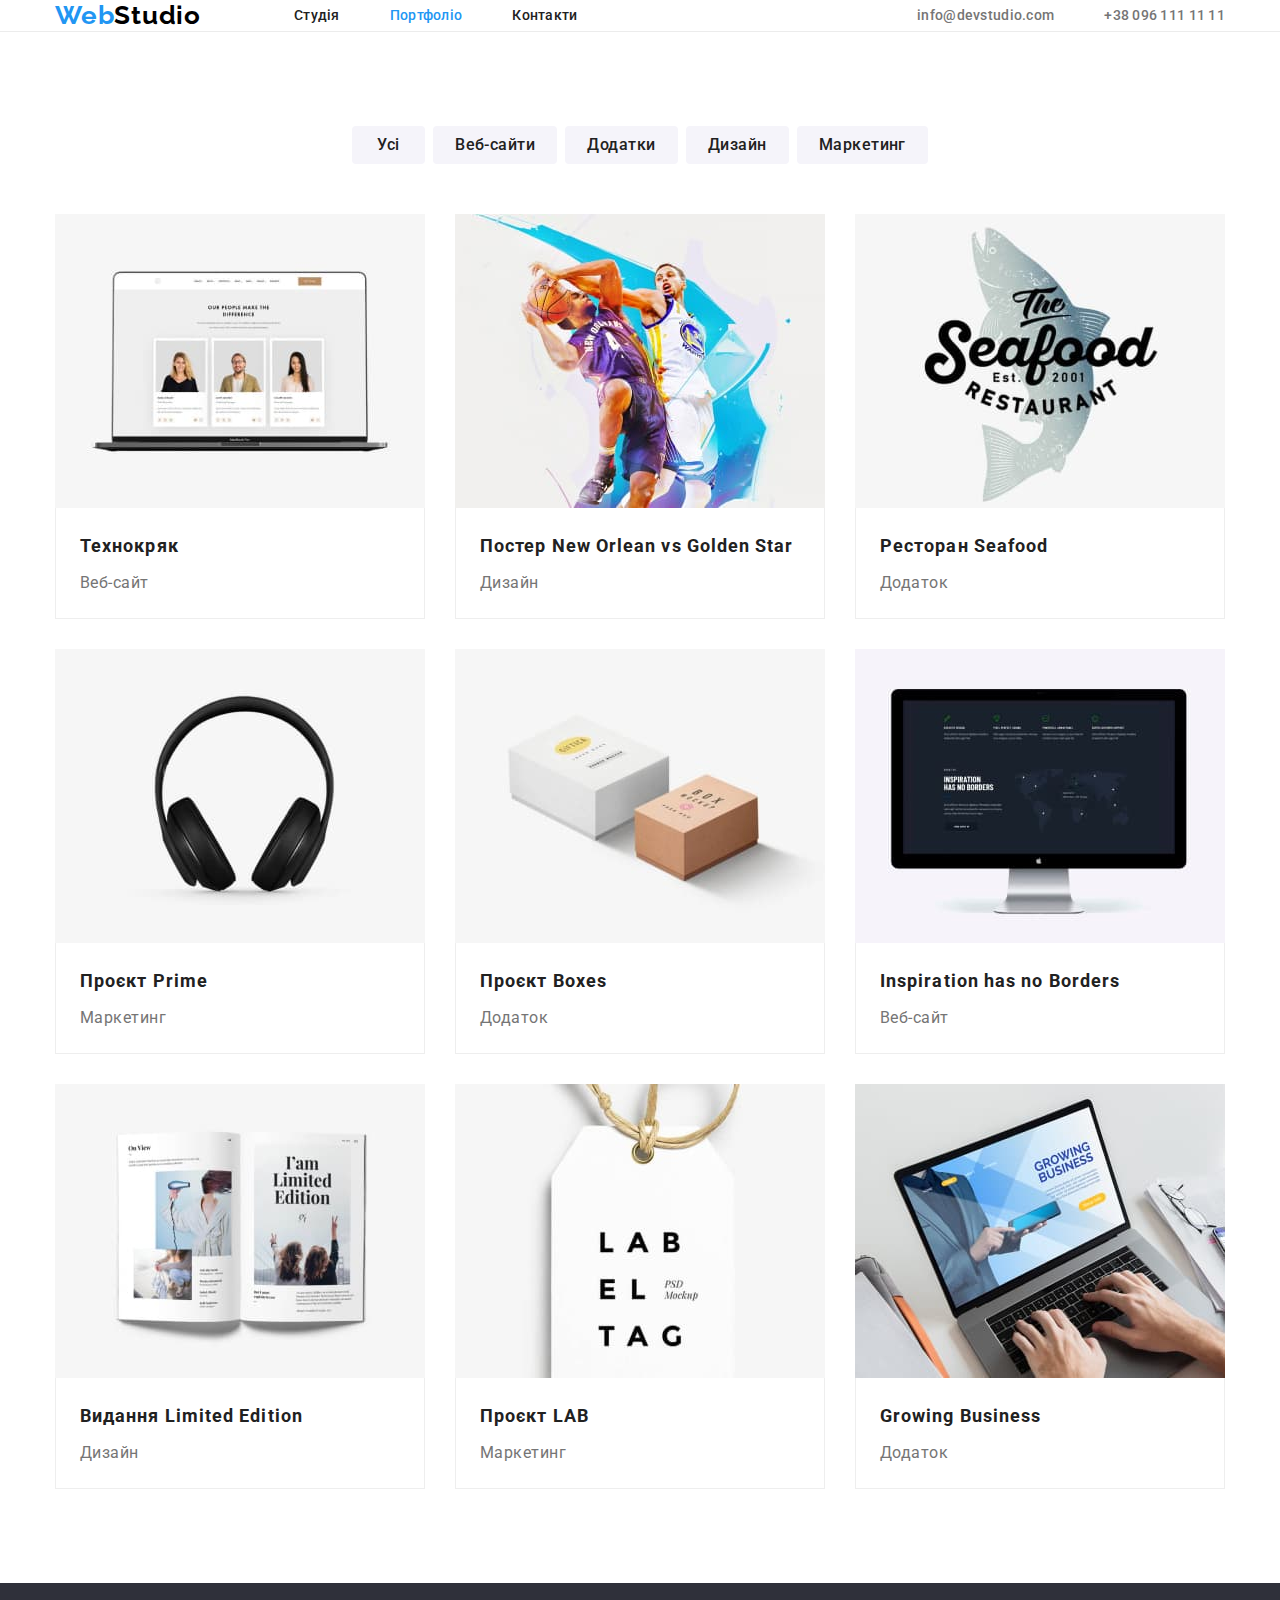
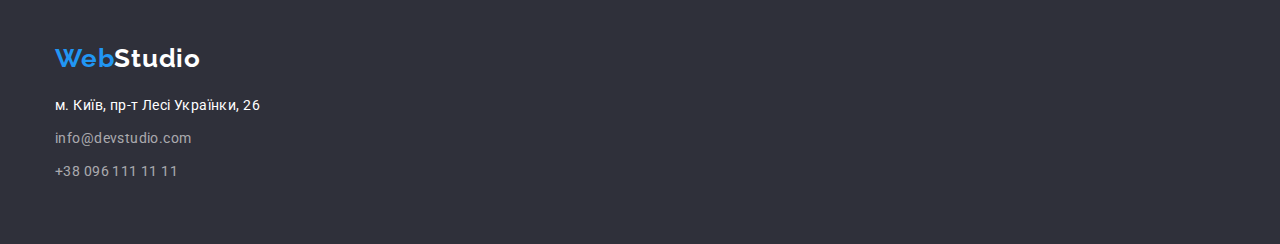
==== portfolio.html @ 8414ceb7 "ДЗ№3 перша редакція" ====
<!DOCTYPE html>
<html lang="uk">

<head>
    <meta charset="UTF-8">
    <meta http-equiv="X-UA-Compatible" content="IE=edge">
    <meta name="viewport" content="width=device-width, initial-scale=1.0">
    <title>WebStudio</title>
    <link rel="preconnect" href="https://fonts.googleapis.com">
    <link rel="preconnect" href="https://fonts.gstatic.com" crossorigin>
    <link href="https://fonts.googleapis.com/css2?family=Raleway:wght@700&family=Roboto:wght@400;500;700;900&display=swap"
        rel="stylesheet">
    <link rel="stylesheet" href="https://cdnjs.cloudflare.com/ajax/libs/modern-normalize/1.1.0/modern-normalize.min.css">
    <link rel="stylesheet" href="./css/styles.css">
</head>

<body>
    <header class="cap">
        <div class="container">
            <a href="./index.html" class="logo link">Web<span class="logo-black">Studio</span></a>
        
            <nav class="nav">
                <ul class="list nav-list">
                    <li class="nav-item">
                        <a href="./index.html" class="nav-link link">Студія</a>
                    </li>
                    <li class="nav-item">
                        <a href="./portfolio.html" class="nav-link link current">Портфоліо</a>
                    </li>
                    <li class="nav-item">
                        <a href="#" class="nav-link link">Контакти</a>
                    </li>
                </ul>
            </nav>
        
        
            <ul class="contact-list list">
                <li class="contact-item">
                    <a href="mailto:info@devstudio.com" class="contact-link link">info@devstudio.com</a>
                </li>
                <li class="contact-item">
                    <a href="tel:+380961111111" class="contact-link link">+38 096 111 11 11</a>
                </li>
            </ul>
        </div>
    </header>

    <main>
        <section class="portfolio section">
            <div class="container">
                <h1 class="hidden">Портфоліо</h1>

                <ul class="filter-list list">
                    <li class="filter-item"><button type="button" class="filter-btn">Усі</button></li>
                    <li class="filter-item"><button type="button" class="filter-btn">Веб-сайти</button></li>
                    <li class="filter-item"><button type="button" class="filter-btn">Додатки</button></li>
                    <li class="filter-item"><button type="button" class="filter-btn">Дизайн</button></li>
                    <li class="filter-item"><button type="button" class="filter-btn">Маркетинг</button></li>
                </ul>

                <ul class="portfolio-list list">
                    <li class="portfolio-item">
                        <a href="" class="link">
                            <img src="./images/portfolio/portfolio-img-1.jpg" alt="веб-сайт відкритий на наутбуці" width="370" class="portfolio-img">
                            <div class="border">
                                <h2 class="portfolio-subtitle">Технокряк</h2>
                                <p class="portfolio-text">Веб-сайт</p>
                            </div>
                        </a>
                    </li>
                    <li class="portfolio-item">
                        <a href="" class="link">
                            <img src="./images/portfolio/portfolio-img-2.jpg" alt="два бескетболісти" width="370" class="portfolio-img">
                            <div class="border">
                            <h2 class="portfolio-subtitle">Постер New Orlean vs Golden Star</h2>
                            <p class="portfolio-text">Дизайн</p>
                            </div>
                        </a>
                    </li>
                    <li class="portfolio-item">
                        <a href="" class="link">
                            <img src="./images/portfolio/portfolio-img-3.jpg" alt="логотип ресторану" width="370" class="portfolio-img">
                            <div class="border">
                            <h2 class="portfolio-subtitle">Ресторан Seafood</h2>
                            <p class="portfolio-text">Додаток</p>
                            </div>
                        </a>
                    </li>
                    <li class="portfolio-item">
                        <a href="" class="link">
                            <img src="./images/portfolio/portfolio-img-4.jpg" alt="повнорозмірні навушники" width="370" class="portfolio-img">
                            <div class="border">
                            <h2 class="portfolio-subtitle">Проєкт Prime</h2>
                            <p class="portfolio-text">Маркетинг</p>
                            </div>
                        </a>
                    </li>
                    <li class="portfolio-item">
                        <a href="" class="link">
                            <img src="./images/portfolio/portfolio-img-5.jpg" alt="коробки" width="370" class="portfolio-img">
                            <div class="border">
                            <h2 class="portfolio-subtitle">Проєкт Boxes</h2>
                            <p class="portfolio-text">Додаток</p>
                            </div>
                        </a>
                    </li>
                    <li class="portfolio-item">
                        <a href="" class="link">
                            <img src="./images/portfolio/portfolio-img-6.jpg" alt="монітор до компютера" width="370" class="portfolio-img">
                            <div class="border">
                            <h2 class="portfolio-subtitle">Inspiration has no Borders</h2>
                            <p class="portfolio-text">Веб-сайт</p>
                            </div>
                        </a>
                    </li>
                    <li class="portfolio-item">
                        <a href="" class="link">
                            <img src="./images/portfolio/portfolio-img-7.jpg" alt="журнал" width="370" class="portfolio-img">
                            <div class="border">
                            <h2 class="portfolio-subtitle">Видання Limited Edition</h2>
                            <p class="portfolio-text">Дизайн</p>
                            </div>
                        </a>
                    </li>
                    <li class="portfolio-item">
                        <a href="" class="link">
                            <img src="./images/portfolio/portfolio-img-8.jpg" alt="лейба" width="370" class="portfolio-img">
                            <div class="border">
                            <h2 class="portfolio-subtitle">Проєкт LAB</h2>
                            <p class="portfolio-text">Маркетинг</p>
                            </div>
                        </a>
                    </li>
                    <li class="portfolio-item">
                        <a href="" class="link">
                            <img src="./images/portfolio/portfolio-img-9.jpg" alt="ноутбук" width="370" class="portfolio-img">
                            <div class="border">
                            <h2 class="portfolio-subtitle">Growing Business</h2>
                            <p class="portfolio-text">Додаток</p>
                            </div>
                        </a>
                    </li>
                </ul>
            </div>

        </section>
    </main>

        <footer class="bottom">
            <div class="container">
                <a href="./index.html" class="logo link logo-footer">Web<span class="logo-white">Studio</span></a>
            
                <address>
                    <ul class="bottom-list list">
                        <li class="bottom-item">
                            <a href="https://goo.gl/maps/BznYW2Jswf74HDrK8" target="_blank" rel="noreferrer noopener"
                                class="bottom-contact link">м. Київ, пр-т Лесі Українки, 26</a>
                        </li>
                        <li class="bottom-item">
                            <a href="mailto:info@devstudio.com" class="bottom-contact bottom-link link">info@devstudio.com</a>
                        </li>
                        <li class="bottom-item">
                            <a href="tel:+380961111111" class="bottom-contact bottom-link link">+38 096 111 11 11</a>
                        </li>
                    </ul>
                </address>
            </div>
        </footer>
</body>
</html>
---- css/styles.css ----
.link {
    text-decoration: none;
    display: inline-block;
    margin-top: 0;
}

.list {
    list-style: none;
}


:root{
    --color-text-main: #757575;
    --color-text-titel:#212121;
    --color-text-white:#FFFFFF;
    --color-text-black:#000000;
    --color-text-logo: #2196F3;
    --color-text-foter: rgba(255, 255, 255, 0.6);
    --background-color-hero: #2F303A;
    --background-color-section:#F5F4FA;
    --background-color-card: #FFFFFF;
    --hover-main:#2196F3;
    --hover-secondary:#188CE8;
}

body{
    font-family: 'Roboto', sans-serif;
    color: var(--color-text-main);
}

button{
    cursor: pointer;
}

h1,h2,h3,h4,p,ul{
    margin-top: 0;
    margin-bottom: 0;
}

ul{
    padding-left: 0;
}

.section{
    padding-top: 94px;
    padding-bottom: 94px;
}

/* Шапка */
.cap{
    border-bottom: 1px solid #ECECEC;
}

.container{
    width: 1200px;
    padding-left: 15px;
    padding-right: 15px;
    margin: 0 auto;
}

.cap .container{
    display: flex;
    align-items: center;

}

.logo{
    font-family: 'Raleway', sans-serif;
    font-weight: 700;
    font-size: 26px;
    line-height: 1.19;
    letter-spacing: 0.03em;
    color: var(--color-text-logo);
}

.logo-black{
    color: var(--color-text-black);
}
.nav{
    margin-left: 93px;
}

.nav-list{
    display: flex;
}

.nav-item +.nav-item{
    margin-left:  50px;
}

.nav-link{
    font-weight: 500;
    font-size: 14px;
    line-height: 1.14;
    letter-spacing: 0.02em;
    color:var(--color-text-titel);
}


.current{
    color: var(--color-text-logo);
}

.contact-list{
    display: flex;
    margin-left: auto;
}

.contact-item+.contact-item{
    margin-left: 50px;
}


.contact-link{
    font-weight: 500;
    font-size: 14px;
    line-height: 1.14;
    letter-spacing: 0.02em;
    color: var(--color-text-main);
}

.nav-link:hover,
.nav-link:focus,
.contact-link:hover,
.contact-link:focus{
    color: var(--hover-main);
}

/* Секція герой */
.hero{
    text-align: center;

    background-color: var(--background-color-hero);
    }

.hero-title{
    margin-left: auto;
    margin-right: auto;
    margin-bottom: 30px;
    width: 700px;

    font-weight: 900;
    font-size: 44px;
    line-height: 1.36;
    letter-spacing: 0.06em;
    text-transform: uppercase;
    color:var(--color-text-white);
}

.hero-btn{
    font-family: 'Roboto', sans-serif;
    font-weight: 700;
    font-size: 16px;
    line-height: 1.88;
    letter-spacing: 0.06em;
    color: var(--color-text-white);
    background-color: var(--color-text-logo);
    border-radius: 4px;
    padding: 10px 32px;
    border: 0px;
}

.hero-btn:hover,
.hero-btn:focus{
    background-color: var(--hover-secondary);
}

/* Наші переваги */

.hidden{
    position: absolute;
    white-space: nowrap;
    width: 1px;
    height: 1px;
    overflow: hidden;
    border: 0;
    padding: 0;
    clip: rect(0 0 0 0);
    clip-path: inset(50%);
    margin: -1px;
}

.benefits-list{
    display: flex;
    justify-content: space-between;
}

.benefits-item{
    width: 270px;
}

.benefits-title{
    margin-bottom: 10px;

    font-size: 14px;
    line-height: 1.14;
    letter-spacing: 0.03em;
    text-transform: uppercase;
    color:var(--color-text-titel);
}

.benefits-text{
    margin-bottom: 0;

    font-size: 14px;
    line-height: 1.71;
    letter-spacing: 0.03em;
}

/* Чим ми займаємося */
.title{
    margin-bottom: 50px;

    font-size: 36px;
    line-height: 1.17;
    text-align: center;
    letter-spacing: 0.03em;
    color:var(--color-text-titel);
}

.what-we-do .list{
    display: flex;
    justify-content: space-between;
}

.what-we-do .img{
    display: block;
}

/* Наша команда */
.our-team{
    background-color: var(--background-color-section);
}

.our-team-list{
    display: flex;
    justify-content: space-between;
}

.our-team-item{
    background-color: var(--background-color-card);
    padding-bottom: 30px;
    width: 270px;
    text-align: center;
}
.our-team-img{
    margin-bottom: 30px;
    display: block;
}

.our-team-subtitle{
    margin-bottom: 10px;

    font-weight: 500;
    font-size: 16px;
    line-height: 1.19;
    letter-spacing: 0.03em;
    color: var(--color-text-titel);
}

.our-team-text{
    font-size: 16px;
    line-height: 1.19;
    letter-spacing: 0.03em;
}

/* Футер */
.bottom{
    background-color: var(--background-color-hero);
    padding-top: 60px;
    padding-bottom: 60px;
}

.logo-white{
    color: var(--color-text-white);
}

.logo-footer{
    display: inline-block;
    margin-bottom: 20px;
}

.bottom-item:not(:last-child){
    margin-bottom: 9px;
}

.bottom-contact{
    font-style: normal;
    font-size: 14px;
    line-height: 1.71;
    letter-spacing: 0.03em;
    color: var(--color-text-white);
}


.bottom-link{
    color: var(--color-text-foter);
}

.bottom-contact:hover,
.bottom-contact:focus{
    color: var(--color-text-logo);
}

/* Портфоліо */
.filter-btn{
    border-radius: 4px;
    padding: 6px 22px;
    min-width: 73px;
    border: 0px;

    font-family: 'Roboto', sans-serif;
    font-weight: 500;
    font-size: 16px;
    line-height: 1.62;
    text-align: center;
    letter-spacing: 0.03em;
    color: var(--color-text-titel);
    background-color: var(--background-color-section);
}

.filter-btn:hover,
.filter-btn:focus{
    color: var(--color-text-white);
    background-color: var(--hover-main);
}

.filter-list{
    display: flex;
    justify-content: center;
    margin-bottom: 50px;
}

.filter-item + .filter-item{
    margin-left: 8px;
}

.portfolio-list{
    display: flex;
    flex-wrap: wrap;

    margin: -15px;
}

.portfolio-item{
    /* width: calc((100%-60px)/3); */
    margin: 15px;
   
}

.portfolio-img{
    display: block;
}

.border{
    padding: 20px 24px;
    border-bottom: 1px solid #EEEEEE;
    border-left: 1px solid #EEEEEE;
    border-right: 1px solid #EEEEEE;
}

.portfolio-subtitle{
    margin-bottom: 4px;

    font-size: 18px;
    line-height: 2;
    letter-spacing: 0.06em;
    color: var(--color-text-titel);
}

.portfolio-text{
    font-size: 16px;
    line-height: 1.88;
    letter-spacing: 0.03em;
    color: var(--color-text-main);
   }

   /* контур елементів */
   /* *{
    outline: 1px solid tomato;
   } */
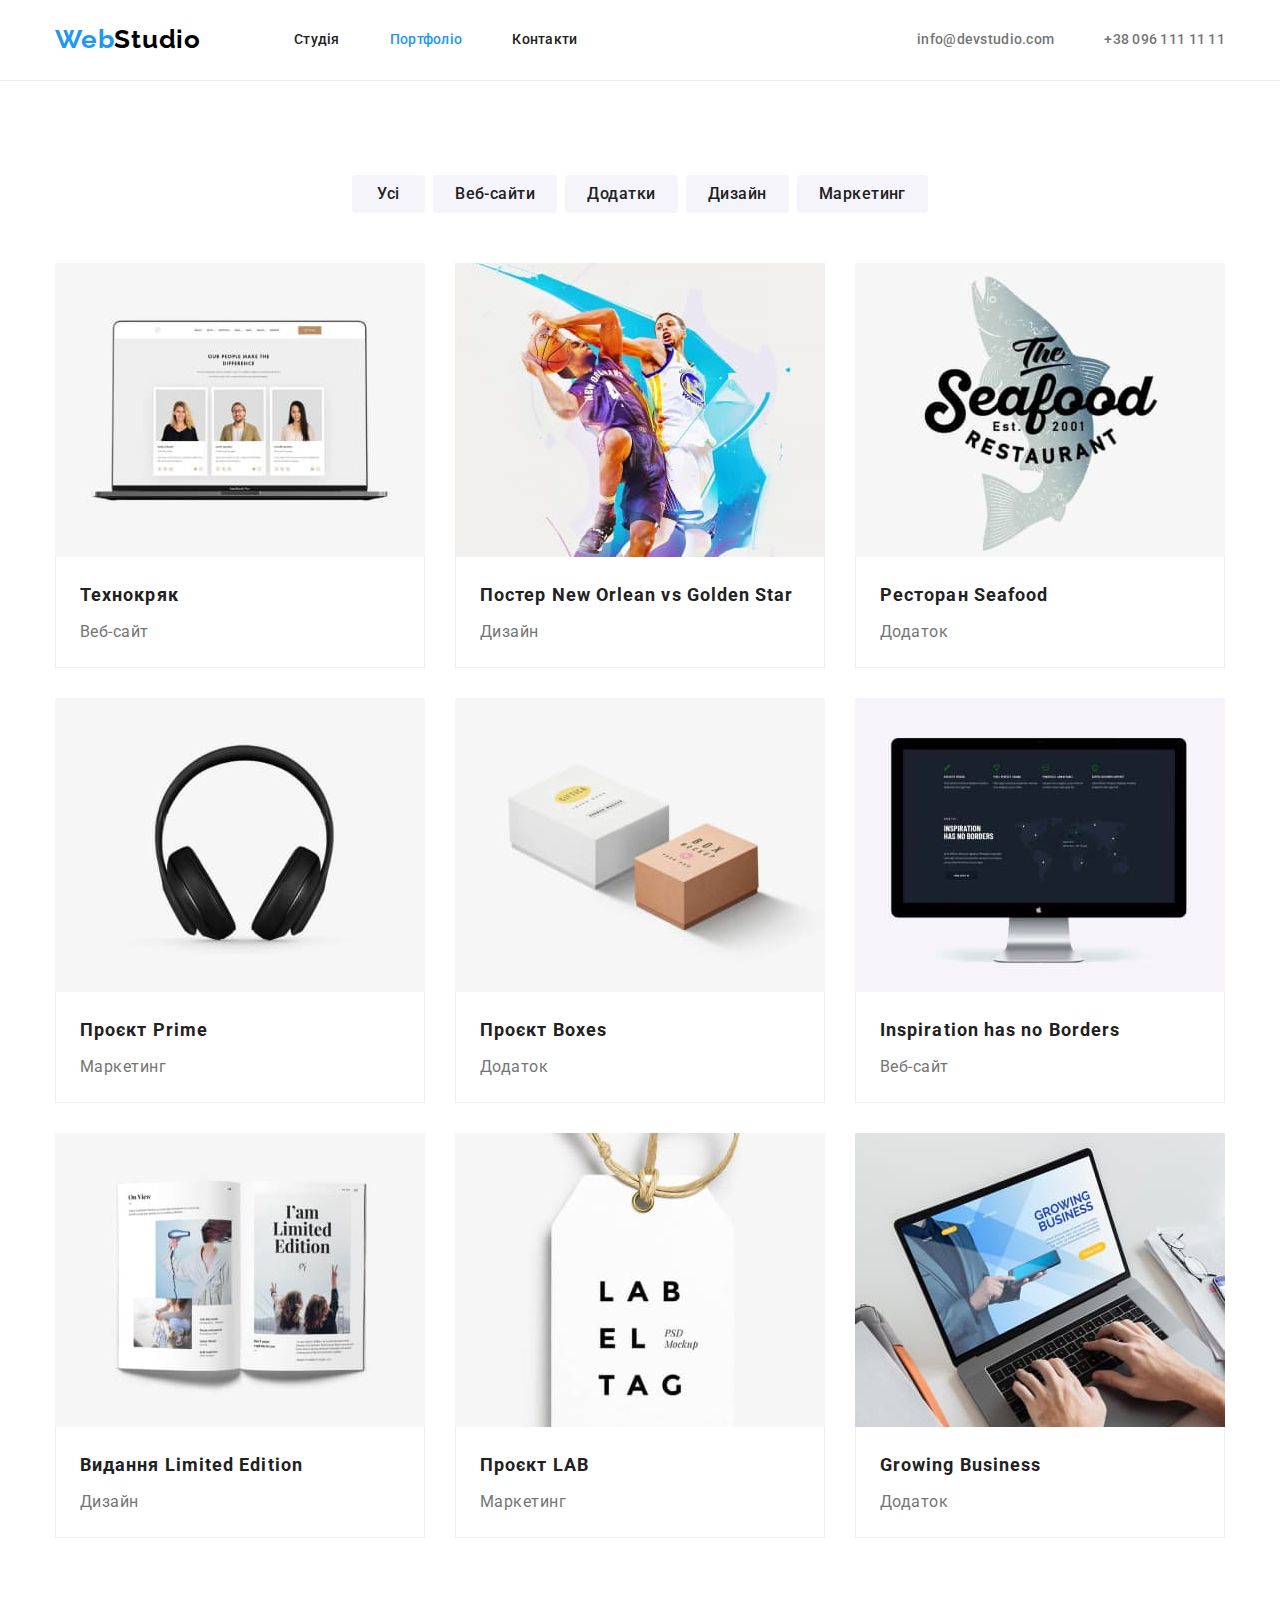
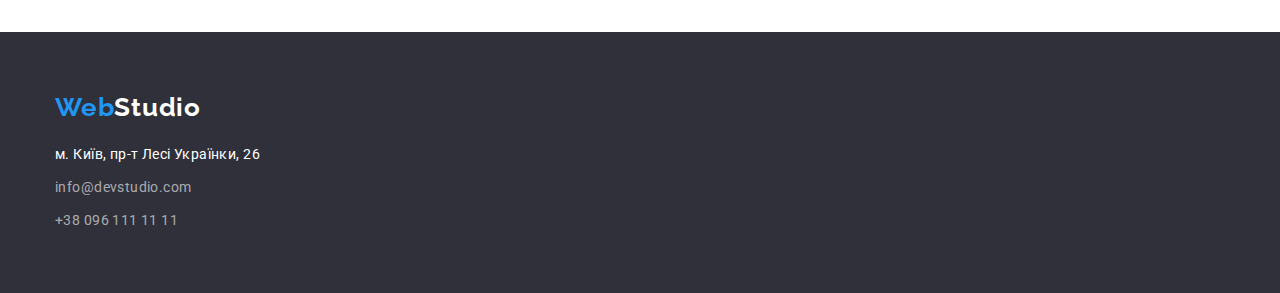
==== commit 09dfaa2b: "ДЗ №3 третя редакція" ====
--- a/portfolio.html
+++ b/portfolio.html
@@ -148,7 +148,7 @@
 
         <footer class="bottom">
             <div class="container">
-                <a href="./index.html" class="logo link logo-footer">Web<span class="logo-white">Studio</span></a>
+                <a href="./index.html" class="link logo-footer">Web<span class="logo-white">Studio</span></a>
             
                 <address>
                     <ul class="bottom-list list">
--- a/css/styles.css
+++ b/css/styles.css
@@ -65,6 +65,7 @@
 }
 
 .logo{
+    padding: 24px 0 25px 0;
     font-family: 'Raleway', sans-serif;
     font-weight: 700;
     font-size: 26px;
@@ -89,6 +90,8 @@
 }
 
 .nav-link{
+    padding: 32px 0;
+
     font-weight: 500;
     font-size: 14px;
     line-height: 1.14;
@@ -112,6 +115,8 @@
 
 
 .contact-link{
+    padding: 32px 0;
+
     font-weight: 500;
     font-size: 14px;
     line-height: 1.14;
@@ -128,6 +133,7 @@
 
 /* Секція герой */
 .hero{
+    padding: 200px 0;
     text-align: center;
 
     background-color: var(--background-color-hero);
@@ -207,7 +213,11 @@
     letter-spacing: 0.03em;
 }
 
-/* Чим ми займаємося */
+/* Чим ми займаємося what-we-do */
+.what-we-do{
+    padding-bottom: 94px;
+}
+
 .title{
     margin-bottom: 50px;
 
@@ -278,6 +288,13 @@
 .logo-footer{
     display: inline-block;
     margin-bottom: 20px;
+    
+    font-family: 'Raleway', sans-serif;
+    font-weight: 700;
+    font-size: 26px;
+    line-height: 1.19;
+    letter-spacing: 0.03em;
+    color: var(--color-text-logo);
 }
 
 .bottom-item:not(:last-child){
@@ -329,11 +346,12 @@
     display: flex;
     justify-content: center;
     margin-bottom: 50px;
-}
-
-.filter-item + .filter-item{
+    gap: 8px;
+}
+
+/* .filter-item + .filter-item{
     margin-left: 8px;
-}
+} */
 
 .portfolio-list{
     display: flex;
@@ -343,7 +361,6 @@
 }
 
 .portfolio-item{
-    /* width: calc((100%-60px)/3); */
     margin: 15px;
    
 }
